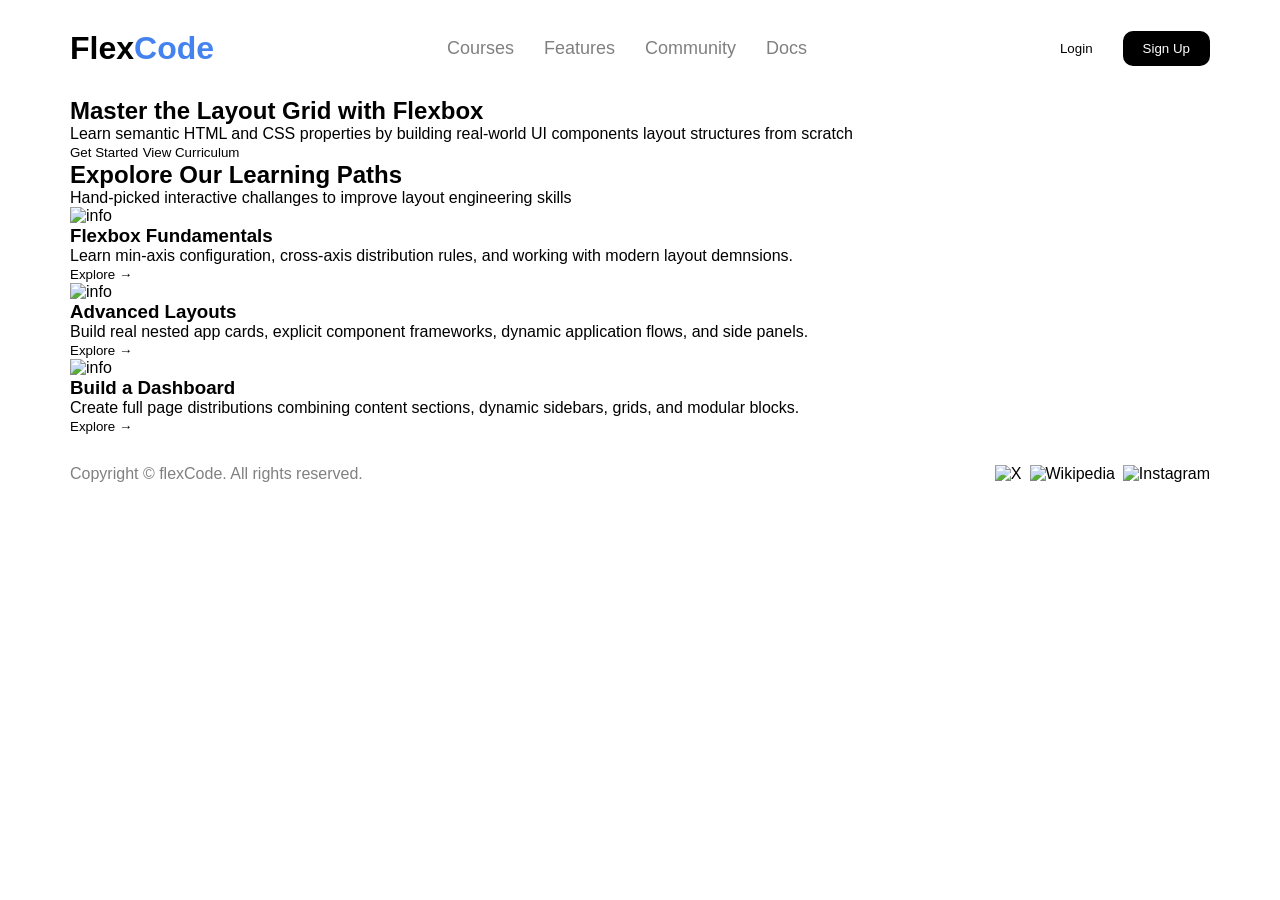
==== flexbox_hw/index.html @ 285b222c "new hw/create files and finish html" ====
<!doctype html>
<html lang="en">
<head>
    <meta charset="UTF-8">
    <meta name="viewport"
          content="width=device-width, user-scalable=no, initial-scale=1.0, maximum-scale=1.0, minimum-scale=1.0">
    <meta http-equiv="X-UA-Compatible" content="ie=edge">
    <title>FlexCode</title>
    <link rel="stylesheet" href="./style.css">
</head>
<body>
    <div class="wrapper">
        <header>
            <h1>Flex<span style="color: #4483ef">Code</span></h1>
            <nav>
                <a href="#">Courses</a>
                <a href="#">Features</a>
                <a href="#">Community</a>
                <a href="#">Docs</a>
            </nav>
            <div class="auth">
                <button>Login</button>
                <button>Sign Up</button>
            </div>
        </header>
        <div class="start">
            <h2>Master the Layout Grid with Flexbox</h2>
            <p>Learn semantic HTML and CSS properties by building real-world UI components layout structures from scratch</p>

            <div>
                <button>Get Started</button>
                <button>View Curriculum</button>
            </div>
        </div>
        <div class="paths">
            <h2>Expolore Our Learning Paths</h2>
            <p>Hand-picked interactive challanges to improve layout engineering skills</p>
            <div class="items">
                <div class="item">
                    <img class="icon" src="https://icons.iconarchive.com/icons/dtafalonso/android-l/512/Settings-L-icon.png" alt="info">
                    <h3>Flexbox Fundamentals</h3>
                    <p>Learn min-axis configuration, cross-axis distribution rules, and working with modern layout demnsions.</p>
                    <button class="more">Explore →</button>
                </div>
                <div class="item">
                    <img class="icon" src="https://emojigraph.org/media/twitter/bar-chart_1f4ca.png" alt="info">
                    <h3>Advanced Layouts</h3>
                    <p>Build real nested app cards, explicit component frameworks, dynamic application flows, and side panels.</p>
                    <button class="more">Explore →</button>
                </div>
                <div class="item">
                    <img class="icon" src="https://emojigraph.org/media/google/rocket_1f680.png" alt="info">
                    <h3>Build a Dashboard</h3>
                    <p>Create full page distributions combining content sections, dynamic sidebars, grids, and modular blocks.</p>
                    <button class="more">Explore →</button>
                </div>
            </div>
        </div>
        <footer>
            <p>Copyright &copy; flexCode. All rights reserved.</p>
            <div class="social">
                <!-- Twitter -->
                <a href="https://x.com/">
                    <img src="https://encrypted-tbn0.gstatic.com/images?q=tbn:ANd9GcTiDl3e-iMYa-K8Id2wznifxUMJsIUpMpGB-vfvYVJ-ag&s=10" alt="X">
                </a>
                <!-- Wikipedia -->
                <a href="https://en.wikipedia.org/wiki/Flexbox">
                    <img src="https://encrypted-tbn0.gstatic.com/images?q=tbn:ANd9GcRQ1prqNazjWp9nrlWC7gQIEez2UabQ2tfVbTJoQy39-A&s=10" alt="Wikipedia">
                </a>
                <!-- Instagram -->
                <a href="https://www.instagram.com/">
                    <img src="https://encrypted-tbn0.gstatic.com/images?q=tbn:ANd9GcQE0Ep9SKG3s_uu0kzCK-ARlY2QlqmCFm0T-f_BOvZxMg&s=10" alt="Instagram">
                </a>
            </div>
        </footer>
    </div>
</body>
</html>
---- flexbox_hw/style.css ----
*, html, body {
    margin: 0;
    padding: 0;
    box-sizing: border-box;
    font-family: 'Segoe UI', Tahoma, Geneva, Verdana, sans-serif;
}
a{
    text-decoration: none;
    color: inherit;
}
button{
    border: none;
    outline: none;
    background: none;
    cursor: pointer;
    color: inherit;
}

.wrapper{
    max-width: 1200px;
    margin: 0 auto;
    padding: 0 30px;
}

header {
    display: flex;
    align-items: center;
    justify-content: space-between;
    padding: 30px 0;
}
nav{
    display: flex;
    gap: 30px;
    color: gray;
    font-size: large;
}
.auth{
    display: flex;
    gap: 10px;
}
.auth button{
    padding: 10px 20px;
    transition-duration: 0.3s;
    border-radius: 10px;
}
.auth button:hover{
    margin-top: -5px;
    transition-duration: 0.3s;
}
.auth button:last-child{
    background-color: black;
    color: white;
}
footer {
    display: flex;
    align-items: center;
    justify-content: space-between;
    padding: 30px 0;
}
.social{
    display: flex;
    gap: 0.5rem;
}
.social img{
    width: 30px;
    height: 30px;
}
footer p{
    color: gray;
}
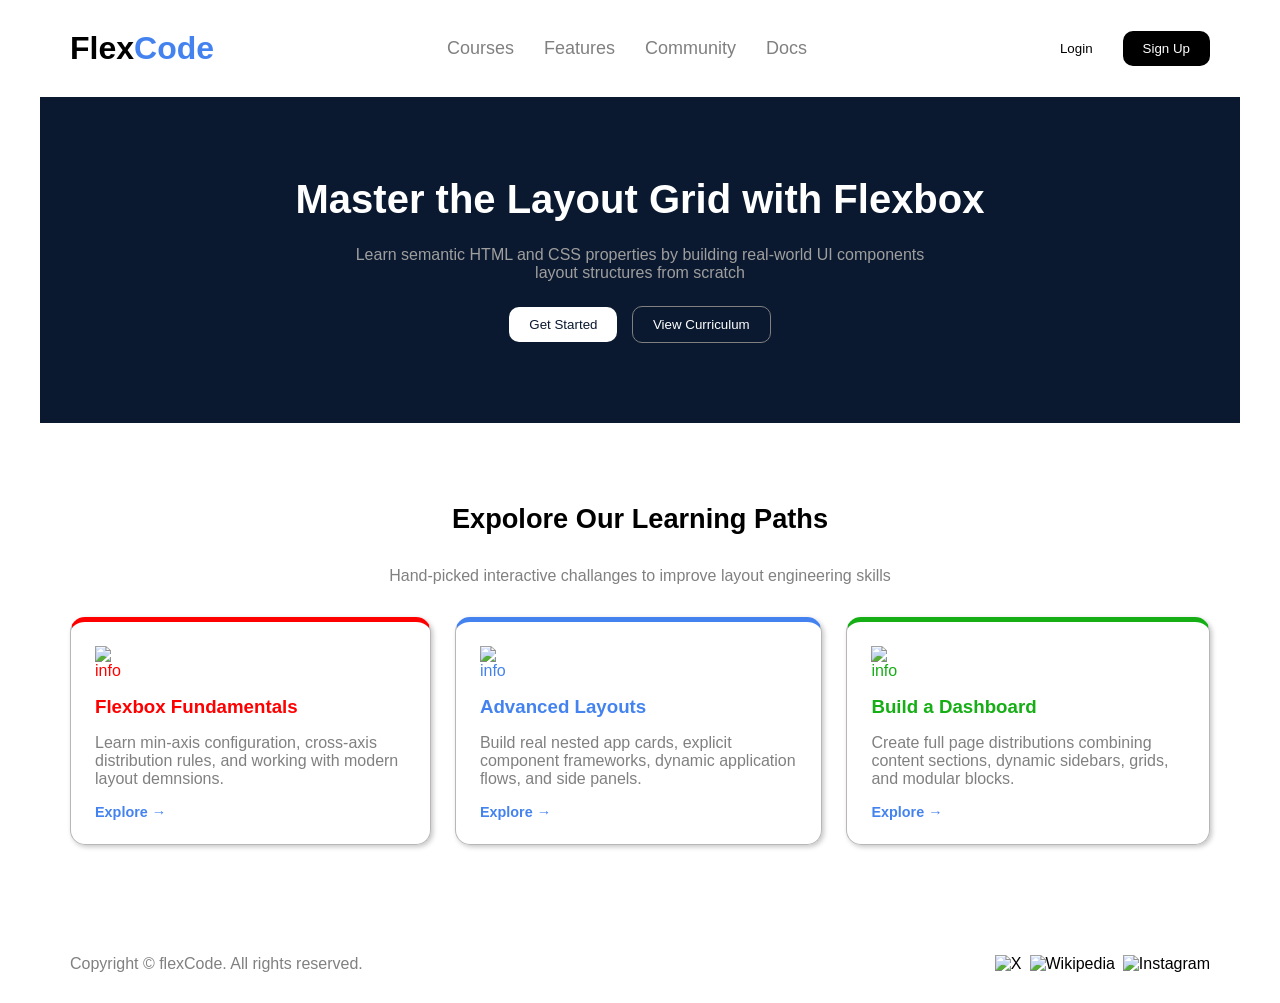
==== commit 46705d96: "finish css and adaptive" ====
--- a/flexbox_hw/index.html
+++ b/flexbox_hw/index.html
@@ -25,7 +25,7 @@
         </header>
         <div class="start">
             <h2>Master the Layout Grid with Flexbox</h2>
-            <p>Learn semantic HTML and CSS properties by building real-world UI components layout structures from scratch</p>
+            <p>Learn semantic HTML and CSS properties by building real-world UI components <br>layout structures from scratch</p>
 
             <div>
                 <button>Get Started</button>
--- a/flexbox_hw/style.css
+++ b/flexbox_hw/style.css
@@ -8,6 +8,9 @@
     text-decoration: none;
     color: inherit;
 }
+a:hover{
+    color: black;
+}
 button{
     border: none;
     outline: none;
@@ -15,18 +18,100 @@
     cursor: pointer;
     color: inherit;
 }
-
 .wrapper{
     max-width: 1200px;
     margin: 0 auto;
-    padding: 0 30px;
 }
-
+.start{
+    display: flex;
+    flex-direction: column;
+    background: #0a192f;
+    color: #fff;
+    gap: 1.5rem;
+    padding: 80px 30px;
+    text-align: center;
+}
+.start h2{
+    font-size: 2.5rem;
+}
+.start p{
+    font-size: 1rem;
+    color: #9f9e9e;
+}
+.start button{
+    padding: 10px 20px;
+    transition-duration: 0.3s;
+    border-radius: 10px;
+    background: #e8262b;
+    margin: 0 5px;
+}
+.start button:first-child{
+    background: #fff;
+    color: #0a192f;
+}
+.start button:last-child{
+    background: inherit;
+    color: #fff;
+    border: 1px solid gray;
+}
+.start button:hover{
+    box-shadow: 2px 2px 10px #747587;
+    transition-duration: 0.3s;
+}
+.paths{
+    padding: 80px 30px;
+    text-align: center;
+    display: flex;
+    flex-direction: column;
+    gap:2rem;
+}
+.paths img{
+    width:30px;
+}
+.paths h2{
+    font-size: 1.7rem;
+}
+.paths p{
+    color: gray;
+}
+.items{
+    display: flex;
+    gap: 1.5rem;
+}
+.item{
+    display: flex;
+    flex-direction: column;
+    border: 1px solid #b8b6b6;
+    border-radius: 15px;
+    text-align: left;
+    align-items: start;
+    padding: 1.5rem;
+    gap: 1rem;
+    box-shadow: 2px 2px 5px #c6c6c8;
+    color: gray;
+}
+.item button{
+    font-weight: bold;
+    font-size: 0.9rem;
+    color: #4483ef;
+}
+.item:nth-child(1n){
+    border-top: red solid 5px;
+    color: red;
+}
+.item:nth-child(2n){
+    border-top: #4483ef solid 5px;
+    color: #4483ef;
+}
+.item:nth-child(3n){
+    border-top: #15ae15 solid 5px;
+    color: #15ae15;
+}
 header {
     display: flex;
     align-items: center;
     justify-content: space-between;
-    padding: 30px 0;
+    padding: 30px 30px;
 }
 nav{
     display: flex;
@@ -55,7 +140,7 @@
     display: flex;
     align-items: center;
     justify-content: space-between;
-    padding: 30px 0;
+    padding: 30px 30px;
 }
 .social{
     display: flex;
@@ -67,4 +152,24 @@
 }
 footer p{
     color: gray;
+}
+
+@media(max-width:768px){
+    .items, nav, .auth{
+        flex-direction: column;
+    }
+}
+@media(max-width:425px){
+    header{
+        flex-direction: column;
+        gap: 1.5rem;
+    }
+    .auth{
+        flex-direction: row;
+    }
+    .start div{
+        display: flex;
+        gap: 1rem;
+        flex-direction: column;
+    }
 }
